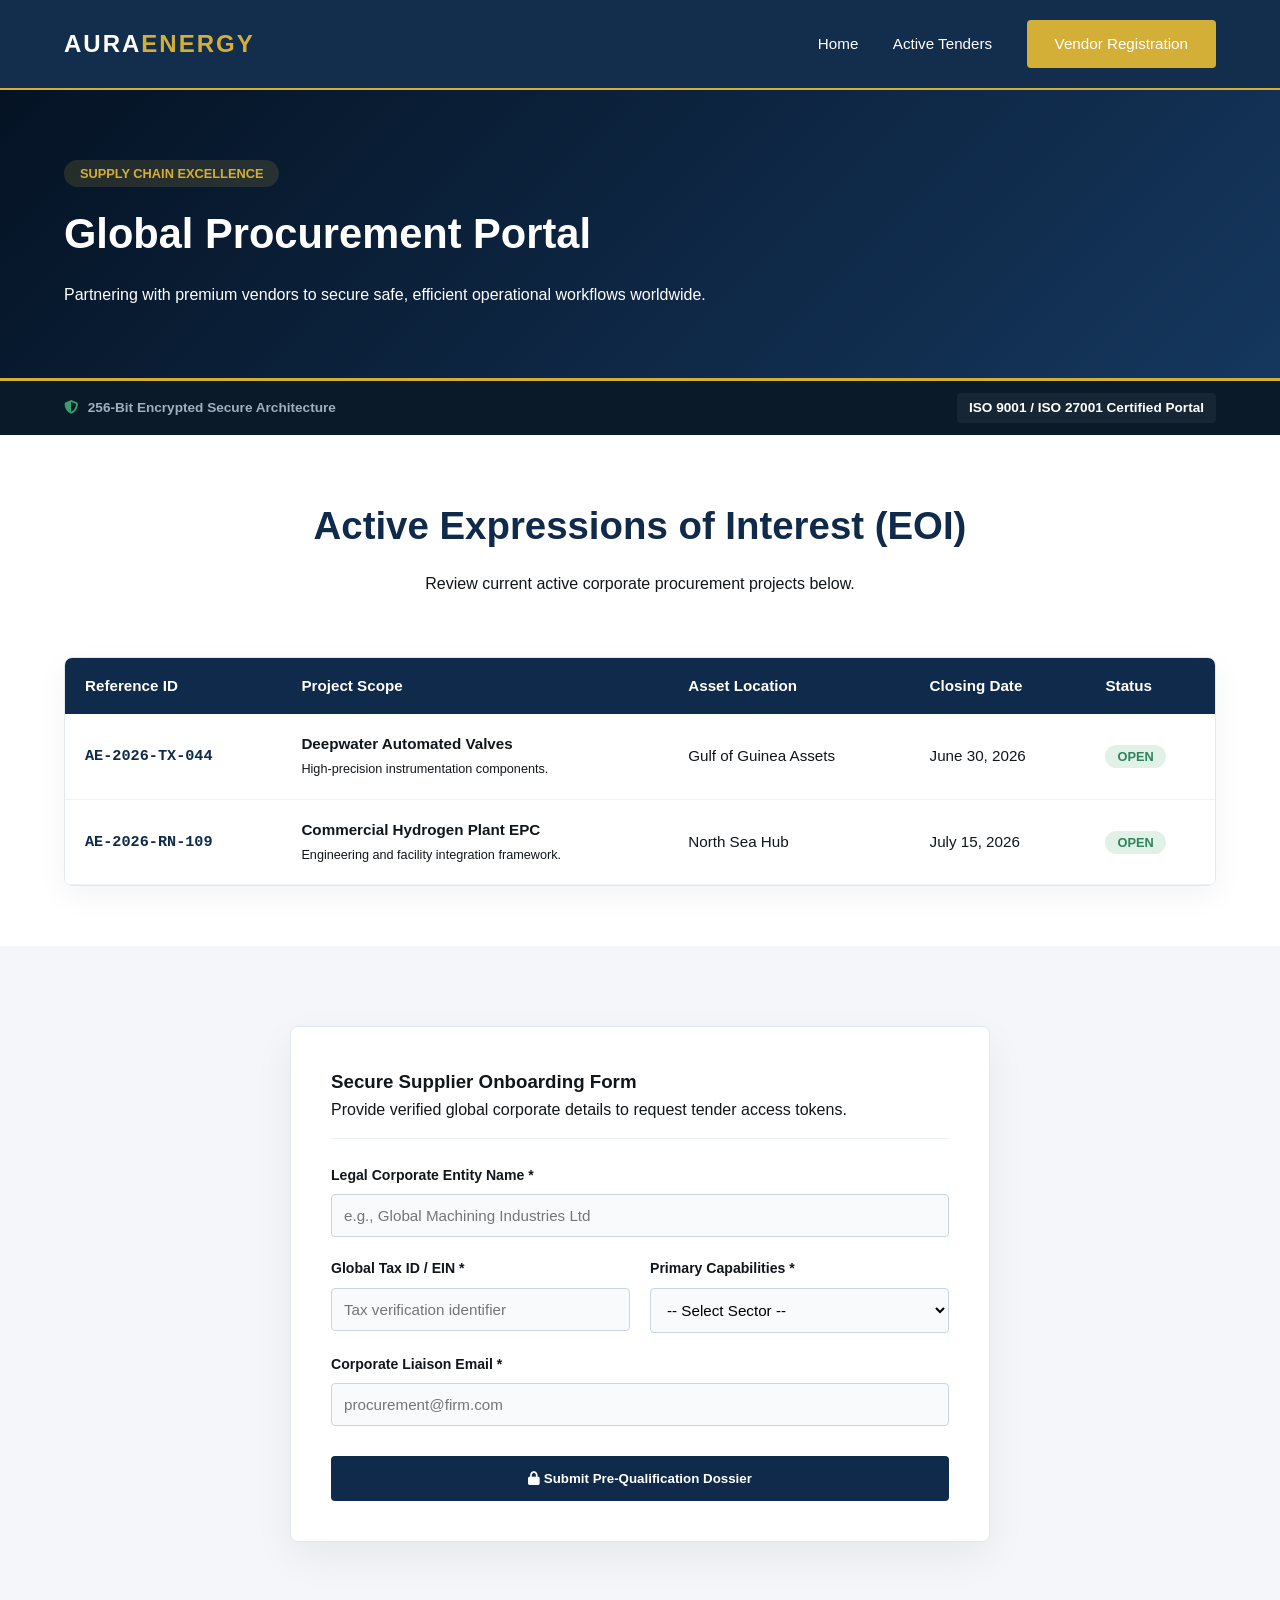
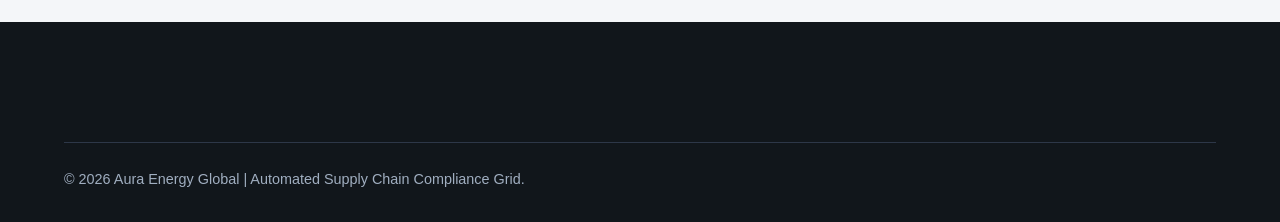
==== procurement.html @ b1a84048 "Add files via upload" ====
<!DOCTYPE html>
<html lang="en">
<head>
    <meta charset="UTF-8">
    <meta name="viewport" content="width=device-width, initial-scale=1.0">
    <title>Procurement & Supply Chain | Aura Energy</title>
    <link rel="stylesheet" href="styles.css">
    <link rel="stylesheet" href="https://cdnjs.cloudflare.com/ajax/libs/font-awesome/6.4.0/css/all.min.css">
</head>
<body>

    <!-- Main Navigation Bar -->
    <header class="main-header">
        <div class="container row">
            <div class="logo">
                <h2>AURA<span>ENERGY</span></h2>
            </div>
            <nav class="nav-menu">
                <a href="index.html">Home</a>
                <a href="#tenders">Active Tenders</a>
                <a href="#register" class="btn btn-primary">Vendor Registration</a>
            </nav>
        </div>
    </header>

    <!-- Sub-Hero Section -->
    <section class="portal-hero">
        <div class="container">
            <span class="badge">Supply Chain Excellence</span>
            <h1>Global Procurement Portal</h1>
            <p>Partnering with premium vendors to secure safe, efficient operational workflows worldwide.</p>
        </div>
    </section>

    <!-- Encrypted Security Status Banner -->
    <div class="security-banner">
        <div class="container row">
            <span class="secure-status"><i class="fa-solid fa-shield-halved"></i> 256-Bit Encrypted Secure Architecture</span>
            <span class="compliance-tags">ISO 9001 / ISO 27001 Certified Portal</span>
        </div>
    </div>

    <!-- Active Open Bids Table Section -->
    <section id="tenders" class="tenders-section">
        <div class="container">
            <div class="section-title">
                <h2>Active Expressions of Interest (EOI)</h2>
                <p>Review current active corporate procurement projects below.</p>
            </div>
            <div class="table-container">
                <table class="tender-table">
                    <thead>
                        <tr>
                            <th>Reference ID</th>
                            <th>Project Scope</th>
                            <th>Asset Location</th>
                            <th>Closing Date</th>
                            <th>Status</th>
                        </tr>
                    </thead>
                    <tbody>
                        <tr>
                            <td class="tender-ref">AE-2026-TX-044</td>
                            <td><strong>Deepwater Automated Valves</strong><br><small>High-precision instrumentation components.</small></td>
                            <td>Gulf of Guinea Assets</td>
                            <td>June 30, 2026</td>
                            <td><span class="status-pill open">Open</span></td>
                        </tr>
                        <tr>
                            <td class="tender-ref">AE-2026-RN-109</td>
                            <td><strong>Commercial Hydrogen Plant EPC</strong><br><small>Engineering and facility integration framework.</small></td>
                            <td>North Sea Hub</td>
                            <td>July 15, 2026</td>
                            <td><span class="status-pill open">Open</span></td>
                        </tr>
                    </tbody>
                </table>
            </div>
        </div>
    </section>

    <!-- Vendor Onboarding Form Layout -->
    <section id="register" class="registration-section">
        <div class="container">
            <div class="registration-form-box" style="max-width: 700px; margin: 0 auto;">
                <div class="form-header">
                    <h3>Secure Supplier Onboarding Form</h3>
                    <p>Provide verified global corporate details to request tender access tokens.</p>
                </div>
                <form class="secure-form">
                    <div class="form-row">
                        <div class="form-group">
                            <label>Legal Corporate Entity Name *</label>
                            <input type="text" placeholder="e.g., Global Machining Industries Ltd" required>
                        </div>
                    </div>
                    <div class="form-row split">
                        <div class="form-group">
                            <label>Global Tax ID / EIN *</label>
                            <input type="text" placeholder="Tax verification identifier" required>
                        </div>
                        <div class="form-group">
                            <label>Primary Capabilities *</label>
                            <select required>
                                <option value="">-- Select Sector --</option>
                                <option value="machinery">Upstream Engineering & Machinery</option>
                                <option value="logistics">Logistics & Pipeline Networks</option>
                                <option value="cleanenergy">Renewables & Hydrogen Tech</option>
                            </select>
                        </div>
                    </div>
                    <div class="form-row">
                        <div class="form-group">
                            <label>Corporate Liaison Email *</label>
                            <input type="email" placeholder="procurement@firm.com" required>
                        </div>
                    </div>
                    <button type="submit" class="btn btn-submit-secure"><i class="fa-solid fa-lock"></i> Submit Pre-Qualification Dossier</button>
                </form>
            </div>
        </div>
    </section>

    <footer>
        <div class="container row footer-bottom">
            <p>&copy; 2026 Aura Energy Global | Automated Supply Chain Compliance Grid.</p>
        </div>
    </footer>

</body>
</html>
---- styles.css ----
/* Premium Corporate Design System Engine */
:root {
    --primary: #0F2A4A;      /* Deep Blue - Projects corporate stability */
    --accent: #D4AF37;       /* Refined Gold - Shows high-end excellence */
    --accent-green: #1E6B43; /* Forest Green - For clean energy assets */
    --dark: #11161B;         /* Slate Black */
    --light: #F4F6F9;        /* Light Background Gray */
    --white: #FFFFFF;
    --text-muted: #7A8694;
    --font-stack: -apple-system, BlinkMacSystemFont, "Segoe UI", Roboto, sans-serif;
}

* { margin: 0; padding: 0; box-sizing: border-box; }
body { font-family: var(--font-stack); background: var(--white); color: var(--dark); line-height: 1.6; }
.container { width: 90%; max-width: 1200px; margin: 0 auto; }
.row { display: flex; justify-content: space-between; align-items: center; }
.grid { display: grid; gap: 30px; }
.grid-2 { grid-template-columns: repeat(auto-fit, minmax(450px, 1fr)); }
.grid-3 { grid-template-columns: repeat(auto-fit, minmax(300px, 1fr)); }
.grid-4 { grid-template-columns: repeat(auto-fit, minmax(220px, 1fr)); }

/* Navigation and Header UI */
.utility-bar { background-color: var(--dark); color: var(--text-muted); font-size: 0.85rem; padding: 8px 0; }
.utility-links a { color: var(--text-muted); text-decoration: none; margin-left: 20px; }
.utility-links a:hover { color: var(--accent); }
.main-header { background-color: rgba(15, 42, 74, 0.98); position: sticky; top: 0; z-index: 1000; padding: 20px 0; border-bottom: 2px solid var(--accent); }
.logo h2 { color: var(--white); letter-spacing: 2px; }
.logo h2 span { color: var(--accent); }
.nav-menu a { color: var(--white); text-decoration: none; margin-left: 30px; font-weight: 500; font-size: 0.95rem; }
.nav-menu a:hover { color: var(--accent); }

/* Buttons & Component Accents */
.btn { padding: 12px 28px; border-radius: 4px; text-decoration: none; font-weight: 600; display: inline-block; border: none; }
.btn-primary { background-color: var(--accent); color: var(--dark); }
.btn-secondary { border: 2px solid var(--white); color: var(--white); }
.badge { background-color: rgba(212, 175, 55, 0.15); color: var(--accent); padding: 6px 16px; border-radius: 50px; font-size: 0.8rem; font-weight: 700; text-transform: uppercase; }
.badge.green { background-color: rgba(30, 107, 67, 0.15); color: var(--accent-green); }

/* Section Layout Modules */
.hero { background: linear-gradient(135deg, #051324 0%, #0f2a4a 100%); padding: 140px 0; color: var(--white); }
.hero-content { max-width: 750px; }
.hero-content h1 { font-size: 3.2rem; margin: 20px 0; font-weight: 800; line-height: 1.2; }
.hero-content p { font-size: 1.15rem; color: #b0c4de; margin-bottom: 40px; }
.hero-buttons .btn { margin-right: 15px; }

/* ==========================================================================
   EXECUTIVE DASHBOARD STATISTICS GRID
   ========================================================================== */
.stats-section {
    background-color: #f8fafc;
    padding: 60px 0;
    border-top: 1px solid #e2e8f0;
    border-bottom: 1px solid #e2e8f0;
}
.stat-card {
    background: var(--white);
    padding: 35px 25px;
    border-radius: 8px;
    text-align: center;
    box-shadow: 0 10px 25px rgba(15, 42, 74, 0.05);
    border-top: 4px solid var(--accent);
    transition: transform 0.3s ease, box-shadow 0.3s ease;
}
.stat-card:hover {
    transform: translateY(-5px);
    box-shadow: 0 15px 35px rgba(15, 42, 74, 0.1);
}
.stat-icon { font-size: 1.8rem; color: var(--primary); margin-bottom: 15px; }
.stat-number { font-size: 2.4rem; font-weight: 800; color: var(--primary); line-height: 1.1; margin-bottom: 10px; letter-spacing: -0.5px; }
.stat-label { font-size: 0.88rem; color: var(--text-muted); font-weight: 600; text-transform: uppercase; letter-spacing: 0.5px; line-height: 1.4; }

/* Operations Framework Styling */
.operations-section { padding: 90px 0; }
.section-title { text-align: center; max-width: 700px; margin: 0 auto 60px; }
.section-title h2 { font-size: 2.4rem; color: var(--primary); margin-bottom: 15px; }
.op-card { background: var(--white); border-radius: 8px; overflow: hidden; box-shadow: 0 10px 30px rgba(0,0,0,0.04); border: 1px solid #eef2f6; transition: transform 0.3s ease; }
.op-card:hover { transform: translateY(-8px); }
.op-img-placeholder { height: 200px; display: flex; align-items: center; justify-content: center; font-weight: bold; color: white; }

.upstream { 
    background: linear-gradient(rgba(15, 42, 74, 0.45), rgba(15, 42, 74, 0.7)), 
    url('https://images.unsplash.com/photo-1544654803-b69140b285a1?q=80&w=1200&auto=format&fit=crop') center/cover; 
}
.midstream { 
    background: linear-gradient(rgba(15, 42, 74, 0.45), rgba(15, 42, 74, 0.7)), 
    url('https://images.unsplash.com/photo-1513828583835-c339738e6020?q=80&w=1200&auto=format&fit=crop') center/cover; 
}
.renewables { 
    background: linear-gradient(rgba(15, 42, 74, 0.45), rgba(15, 42, 74, 0.7)), 
    url('https://images.unsplash.com/photo-1509391366360-2e959784a276?q=80&w=1200&auto=format&fit=crop') center/cover; 
}
.op-info { padding: 30px; }
.op-info h3 { color: var(--primary); margin-bottom: 12px; }

/* ESG Framework Section */
.esg-section { background-color: var(--light); padding: 100px 0; }
.esg-text h2 { font-size: 2.5rem; color: var(--primary); margin: 15px 0 25px; }
.esg-list { list-style: none; margin-top: 30px; }
.esg-list li { font-weight: 600; margin-bottom: 18px; display: flex; align-items: center; }
.esg-list i { color: var(--accent-green); margin-right: 15px; font-size: 1.3rem; }
.esg-visual {
    background: linear-gradient(rgba(15,42,74,0.85), rgba(15,42,74,0.85)), url('https://images.unsplash.com/photo-1466611653911-95081537e5b7?q=80&w=1200&auto=format&fit=crop') center/cover;
    border-radius: 8px; display: flex; align-items: flex-end; padding: 40px; color: white;
}
.esg-graphic-box { background: rgba(255,255,255,0.1); backdrop-filter: blur(10px); padding: 25px; border-radius: 6px; border-left: 4px solid var(--accent-green); }

/* Procurement Layout Add-ons */
.portal-hero { background: linear-gradient(135deg, #051324 0%, #15375e 100%); padding: 70px 0; color: var(--white); border-bottom: 3px solid var(--accent); }
.portal-hero h1 { font-size: 2.6rem; margin: 15px 0; }
.security-banner { background-color: #0b1a29; color: #a0aec0; padding: 12px 0; font-size: 0.85rem; font-weight: 600; }
.secure-status i { color: #38a169; margin-right: 6px; }
.compliance-tags { background-color: rgba(255, 255, 255, 0.05); padding: 4px 12px; border-radius: 4px; color: var(--white); }
.tenders-section { padding: 60px 0; }
.table-container { width: 100%; overflow-x: auto; box-shadow: 0 10px 30px rgba(0,0,0,0.05); border-radius: 8px; border: 1px solid #e2e8f0; }
.tender-table { width: 100%; border-collapse: collapse; text-align: left; background: var(--white); font-size: 0.95rem; }
.tender-table th { background-color: var(--primary); color: var(--white); padding: 16px 20px; }
.tender-table td { padding: 18px 20px; border-bottom: 1px solid #edf2f7; }
.tender-ref { font-family: monospace; font-weight: 700; color: var(--primary); }
.status-pill { padding: 4px 12px; border-radius: 50px; font-size: 0.8rem; font-weight: 700; text-transform: uppercase; }
.status-pill.open { background-color: rgba(56, 161, 105, 0.15); color: #2f855a; }

.registration-section { background-color: var(--light); padding: 80px 0; }
.registration-form-box { background: var(--white); padding: 40px; border-radius: 8px; box-shadow: 0 15px 40px rgba(0,0,0,0.06); border: 1px solid #e2e8f0; }
.form-header { margin-bottom: 25px; border-bottom: 1px solid #edf2f7; padding-bottom: 15px; }
.form-row { margin-bottom: 20px; }
.form-row.split { display: flex; gap: 20px; }
.form-row.split .form-group { flex: 1; }
.form-group label { display: block; font-weight: 600; font-size: 0.88rem; margin-bottom: 8px; }
.form-group input, .form-group select { width: 100%; padding: 12px; border: 1px solid #cbd5e0; border-radius: 4px; background: #f8fafc; font-size: 0.95rem; }
.btn-submit-secure { width: 100%; background-color: var(--primary); color: var(--white); padding: 15px; cursor: pointer; margin-top: 10px; }

/* Footer Design modules */
footer { background-color: var(--dark); color: var(--white); padding: 70px 0 30px; }
footer h3 { color: var(--white); margin-bottom: 20px; }
footer h4 { color: var(--accent); margin-bottom: 20px; }
footer a { color: #a0aec0; text-decoration: none; display: block; margin-bottom: 12px; font-size: 0.95rem; }
footer a:hover { color: var(--white); }
.footer-bottom { border-top: 1px solid #2d3748; margin-top: 50px; padding-top: 25px; color: #a0aec0; font-size: 0.9rem; }
.socials a { font-size: 1.3rem; margin-left: 20px; color: var(--accent); }
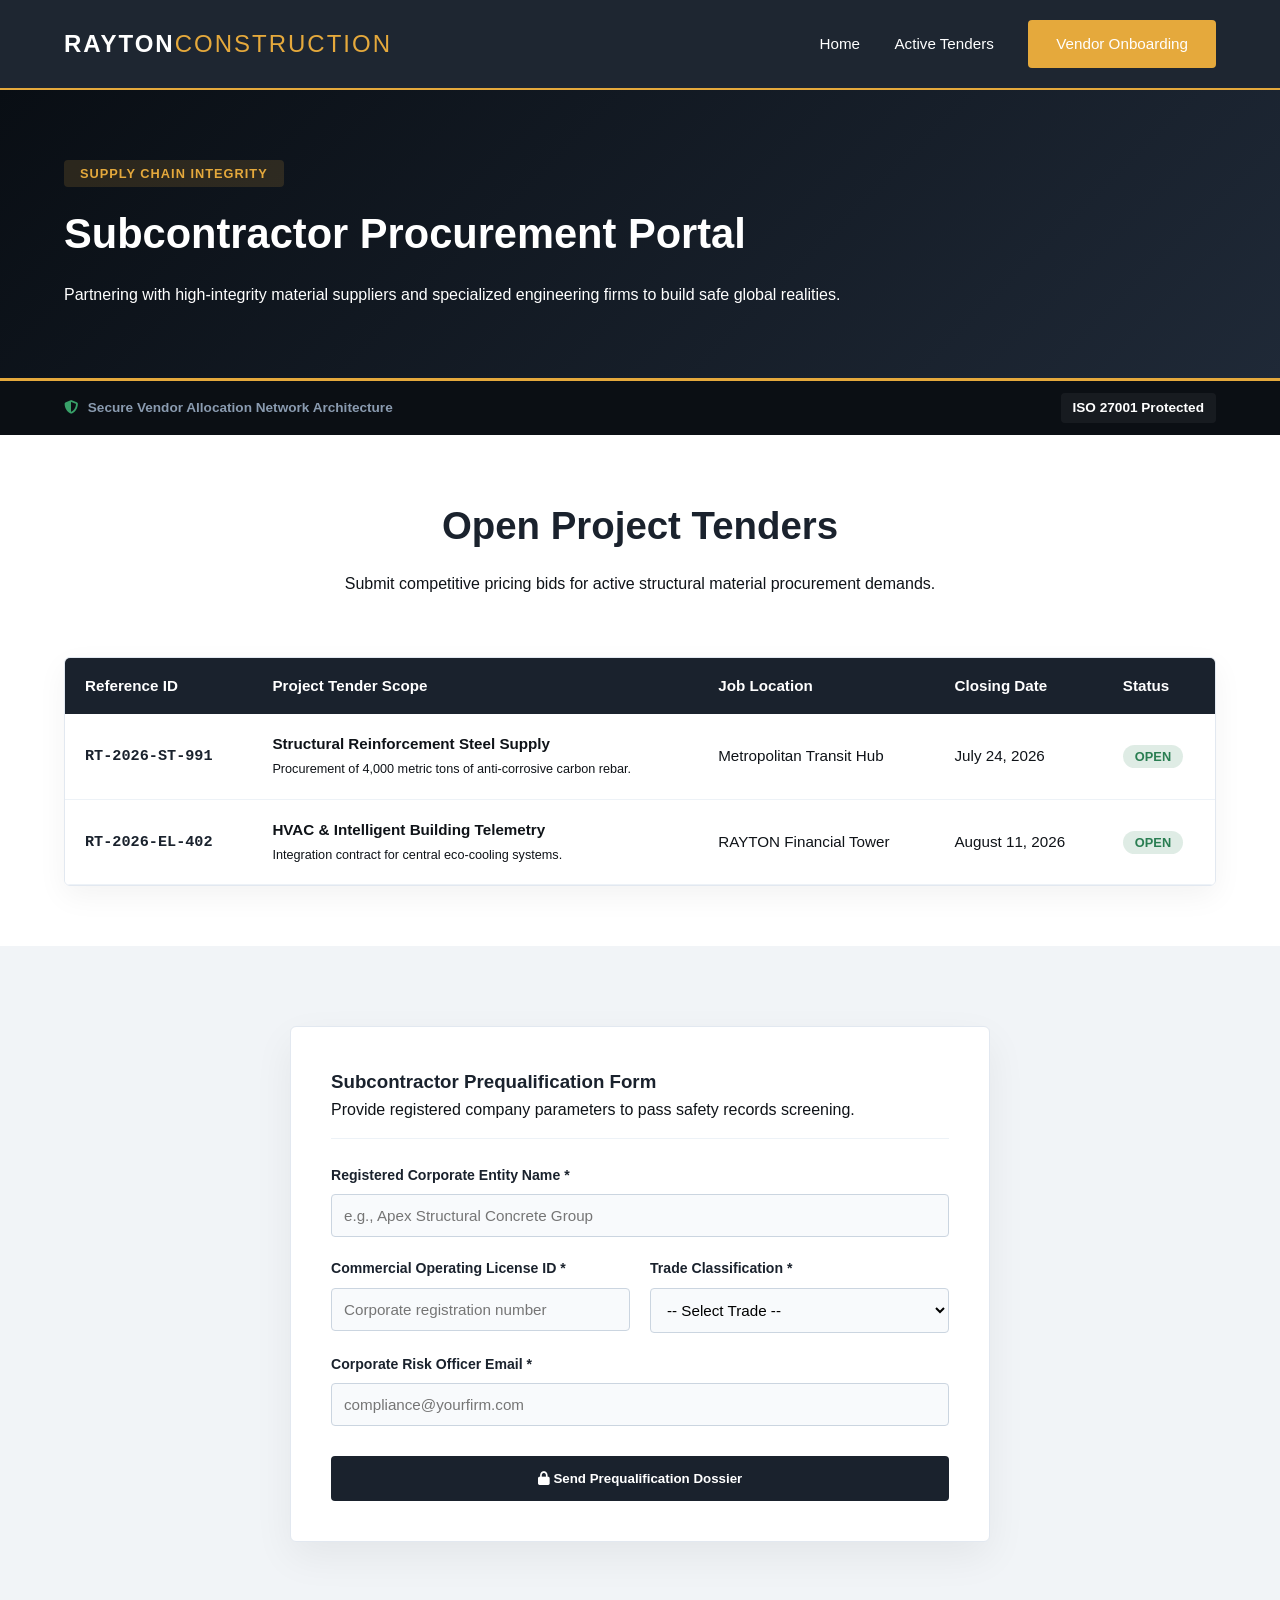
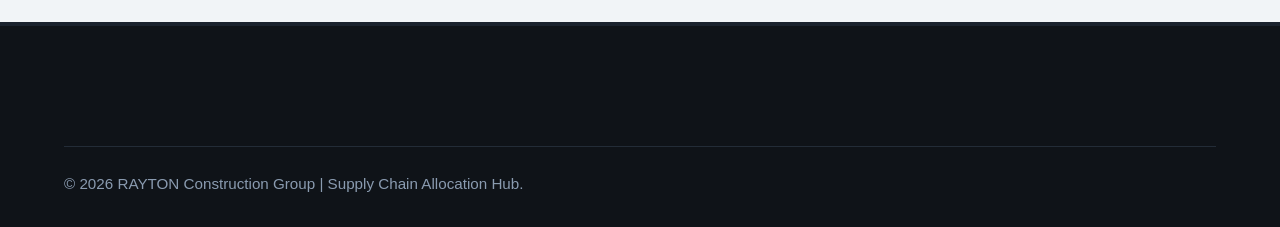
==== commit 6fa11c4c: "Add files via upload" ====
--- a/procurement.html
+++ b/procurement.html
@@ -3,74 +3,70 @@
 <head>
     <meta charset="UTF-8">
     <meta name="viewport" content="width=device-width, initial-scale=1.0">
-    <title>Procurement & Supply Chain | Aura Energy</title>
+    <title>Subcontractor Tenders & Procurement | RAYTON</title>
     <link rel="stylesheet" href="styles.css">
     <link rel="stylesheet" href="https://cdnjs.cloudflare.com/ajax/libs/font-awesome/6.4.0/css/all.min.css">
 </head>
 <body>
 
-    <!-- Main Navigation Bar -->
     <header class="main-header">
         <div class="container row">
             <div class="logo">
-                <h2>AURA<span>ENERGY</span></h2>
+                <h2>RAYTON<span>CONSTRUCTION</span></h2>
             </div>
             <nav class="nav-menu">
                 <a href="index.html">Home</a>
                 <a href="#tenders">Active Tenders</a>
-                <a href="#register" class="btn btn-primary">Vendor Registration</a>
+                <a href="#register" class="btn btn-primary">Vendor Onboarding</a>
             </nav>
         </div>
     </header>
 
-    <!-- Sub-Hero Section -->
     <section class="portal-hero">
         <div class="container">
-            <span class="badge">Supply Chain Excellence</span>
-            <h1>Global Procurement Portal</h1>
-            <p>Partnering with premium vendors to secure safe, efficient operational workflows worldwide.</p>
+            <span class="badge">Supply Chain Integrity</span>
+            <h1>Subcontractor Procurement Portal</h1>
+            <p>Partnering with high-integrity material suppliers and specialized engineering firms to build safe global realities.</p>
         </div>
     </section>
 
-    <!-- Encrypted Security Status Banner -->
     <div class="security-banner">
         <div class="container row">
-            <span class="secure-status"><i class="fa-solid fa-shield-halved"></i> 256-Bit Encrypted Secure Architecture</span>
-            <span class="compliance-tags">ISO 9001 / ISO 27001 Certified Portal</span>
+            <span class="secure-status"><i class="fa-solid fa-shield-halved"></i> Secure Vendor Allocation Network Architecture</span>
+            <span class="compliance-tags">ISO 27001 Protected</span>
         </div>
     </div>
 
-    <!-- Active Open Bids Table Section -->
     <section id="tenders" class="tenders-section">
         <div class="container">
             <div class="section-title">
-                <h2>Active Expressions of Interest (EOI)</h2>
-                <p>Review current active corporate procurement projects below.</p>
+                <h2>Open Project Tenders</h2>
+                <p>Submit competitive pricing bids for active structural material procurement demands.</p>
             </div>
             <div class="table-container">
                 <table class="tender-table">
                     <thead>
                         <tr>
                             <th>Reference ID</th>
-                            <th>Project Scope</th>
-                            <th>Asset Location</th>
+                            <th>Project Tender Scope</th>
+                            <th>Job Location</th>
                             <th>Closing Date</th>
                             <th>Status</th>
                         </tr>
                     </thead>
                     <tbody>
                         <tr>
-                            <td class="tender-ref">AE-2026-TX-044</td>
-                            <td><strong>Deepwater Automated Valves</strong><br><small>High-precision instrumentation components.</small></td>
-                            <td>Gulf of Guinea Assets</td>
-                            <td>June 30, 2026</td>
+                            <td class="tender-ref">RT-2026-ST-991</td>
+                            <td><strong>Structural Reinforcement Steel Supply</strong><br><small>Procurement of 4,000 metric tons of anti-corrosive carbon rebar.</small></td>
+                            <td>Metropolitan Transit Hub</td>
+                            <td>July 24, 2026</td>
                             <td><span class="status-pill open">Open</span></td>
                         </tr>
                         <tr>
-                            <td class="tender-ref">AE-2026-RN-109</td>
-                            <td><strong>Commercial Hydrogen Plant EPC</strong><br><small>Engineering and facility integration framework.</small></td>
-                            <td>North Sea Hub</td>
-                            <td>July 15, 2026</td>
+                            <td class="tender-ref">RT-2026-EL-402</td>
+                            <td><strong>HVAC & Intelligent Building Telemetry</strong><br><small>Integration contract for central eco-cooling systems.</small></td>
+                            <td>RAYTON Financial Tower</td>
+                            <td>August 11, 2026</td>
                             <td><span class="status-pill open">Open</span></td>
                         </tr>
                     </tbody>
@@ -79,43 +75,42 @@
         </div>
     </section>
 
-    <!-- Vendor Onboarding Form Layout -->
     <section id="register" class="registration-section">
         <div class="container">
             <div class="registration-form-box" style="max-width: 700px; margin: 0 auto;">
                 <div class="form-header">
-                    <h3>Secure Supplier Onboarding Form</h3>
-                    <p>Provide verified global corporate details to request tender access tokens.</p>
+                    <h3>Subcontractor Prequalification Form</h3>
+                    <p>Provide registered company parameters to pass safety records screening.</p>
                 </div>
                 <form class="secure-form">
                     <div class="form-row">
                         <div class="form-group">
-                            <label>Legal Corporate Entity Name *</label>
-                            <input type="text" placeholder="e.g., Global Machining Industries Ltd" required>
+                            <label>Registered Corporate Entity Name *</label>
+                            <input type="text" placeholder="e.g., Apex Structural Concrete Group" required>
                         </div>
                     </div>
                     <div class="form-row split">
                         <div class="form-group">
-                            <label>Global Tax ID / EIN *</label>
-                            <input type="text" placeholder="Tax verification identifier" required>
+                            <label>Commercial Operating License ID *</label>
+                            <input type="text" placeholder="Corporate registration number" required>
                         </div>
                         <div class="form-group">
-                            <label>Primary Capabilities *</label>
+                            <label>Trade Classification *</label>
                             <select required>
-                                <option value="">-- Select Sector --</option>
-                                <option value="machinery">Upstream Engineering & Machinery</option>
-                                <option value="logistics">Logistics & Pipeline Networks</option>
-                                <option value="cleanenergy">Renewables & Hydrogen Tech</option>
+                                <option value="">-- Select Trade --</option>
+                                <option value="materials">Raw Materials & Concrete</option>
+                                <option value="mep">MEP & Electrical Subcontracting</option>
+                                <option value="heavyops">Heavy Machinery & Crane Lease</option>
                             </select>
                         </div>
                     </div>
                     <div class="form-row">
                         <div class="form-group">
-                            <label>Corporate Liaison Email *</label>
-                            <input type="email" placeholder="procurement@firm.com" required>
+                            <label>Corporate Risk Officer Email *</label>
+                            <input type="email" placeholder="compliance@yourfirm.com" required>
                         </div>
                     </div>
-                    <button type="submit" class="btn btn-submit-secure"><i class="fa-solid fa-lock"></i> Submit Pre-Qualification Dossier</button>
+                    <button type="submit" class="btn btn-submit-secure"><i class="fa-solid fa-lock"></i> Send Prequalification Dossier</button>
                 </form>
             </div>
         </div>
@@ -123,7 +118,7 @@
 
     <footer>
         <div class="container row footer-bottom">
-            <p>&copy; 2026 Aura Energy Global | Automated Supply Chain Compliance Grid.</p>
+            <p>&copy; 2026 RAYTON Construction Group | Supply Chain Allocation Hub.</p>
         </div>
     </footer>
 
--- a/styles.css
+++ b/styles.css
@@ -1,12 +1,12 @@
-/* Premium Corporate Design System Engine */
+/* Premium Industrial Corporate Design System Engine */
 :root {
-    --primary: #0F2A4A;      /* Deep Blue - Projects corporate stability */
-    --accent: #D4AF37;       /* Refined Gold - Shows high-end excellence */
-    --accent-green: #1E6B43; /* Forest Green - For clean energy assets */
-    --dark: #11161B;         /* Slate Black */
-    --light: #F4F6F9;        /* Light Background Gray */
+    --primary: #1A222D;      /* Deep Slate Charcoal - Base for elite structural companies */
+    --accent: #E5A93C;       /* Construction Amber Gold - Highly visible executive tone */
+    --accent-green: #2A7E52; /* Emerald Safety Green - For ESG metrics */
+    --dark: #0F1318;         /* Jet Black Slate */
+    --light: #F1F4F7;        /* Architectural Light Gray */
     --white: #FFFFFF;
-    --text-muted: #7A8694;
+    --text-muted: #6B7A8D;
     --font-stack: -apple-system, BlinkMacSystemFont, "Segoe UI", Roboto, sans-serif;
 }
 
@@ -21,119 +21,111 @@
 
 /* Navigation and Header UI */
 .utility-bar { background-color: var(--dark); color: var(--text-muted); font-size: 0.85rem; padding: 8px 0; }
+.utility-bar span { margin-right: 20px; }
 .utility-links a { color: var(--text-muted); text-decoration: none; margin-left: 20px; }
 .utility-links a:hover { color: var(--accent); }
-.main-header { background-color: rgba(15, 42, 74, 0.98); position: sticky; top: 0; z-index: 1000; padding: 20px 0; border-bottom: 2px solid var(--accent); }
-.logo h2 { color: var(--white); letter-spacing: 2px; }
-.logo h2 span { color: var(--accent); }
+.main-header { background-color: rgba(26, 34, 45, 0.98); position: sticky; top: 0; z-index: 1000; padding: 20px 0; border-bottom: 2px solid var(--accent); }
+.logo h2 { color: var(--white); letter-spacing: 2px; font-weight: 800; }
+.logo h2 span { color: var(--accent); font-weight: 300; }
 .nav-menu a { color: var(--white); text-decoration: none; margin-left: 30px; font-weight: 500; font-size: 0.95rem; }
 .nav-menu a:hover { color: var(--accent); }
 
 /* Buttons & Component Accents */
-.btn { padding: 12px 28px; border-radius: 4px; text-decoration: none; font-weight: 600; display: inline-block; border: none; }
+.btn { padding: 12px 28px; border-radius: 4px; text-decoration: none; font-weight: 600; display: inline-block; border: none; transition: all 0.3s ease; }
 .btn-primary { background-color: var(--accent); color: var(--dark); }
+.btn-primary:hover { background-color: var(--white); color: var(--primary); }
 .btn-secondary { border: 2px solid var(--white); color: var(--white); }
-.badge { background-color: rgba(212, 175, 55, 0.15); color: var(--accent); padding: 6px 16px; border-radius: 50px; font-size: 0.8rem; font-weight: 700; text-transform: uppercase; }
-.badge.green { background-color: rgba(30, 107, 67, 0.15); color: var(--accent-green); }
+.btn-secondary:hover { background-color: var(--white); color: var(--dark); }
+.badge { background-color: rgba(229, 169, 60, 0.15); color: var(--accent); padding: 6px 16px; border-radius: 4px; font-size: 0.8rem; font-weight: 700; text-transform: uppercase; letter-spacing: 1px; }
+.badge.green { background-color: rgba(42, 126, 82, 0.15); color: var(--accent-green); }
 
 /* Section Layout Modules */
-.hero { background: linear-gradient(135deg, #051324 0%, #0f2a4a 100%); padding: 140px 0; color: var(--white); }
+.hero { background: linear-gradient(135deg, #090E14 0%, #1A222D 100%); padding: 140px 0; color: var(--white); }
 .hero-content { max-width: 750px; }
-.hero-content h1 { font-size: 3.2rem; margin: 20px 0; font-weight: 800; line-height: 1.2; }
-.hero-content p { font-size: 1.15rem; color: #b0c4de; margin-bottom: 40px; }
+.hero-content h1 { font-size: 3.2rem; margin: 20px 0; font-weight: 800; line-height: 1.2; letter-spacing: -0.5px; }
+.hero-content p { font-size: 1.15rem; color: #9BB0C7; margin-bottom: 40px; }
 .hero-buttons .btn { margin-right: 15px; }
 
 /* ==========================================================================
    EXECUTIVE DASHBOARD STATISTICS GRID
    ========================================================================== */
-.stats-section {
-    background-color: #f8fafc;
-    padding: 60px 0;
-    border-top: 1px solid #e2e8f0;
-    border-bottom: 1px solid #e2e8f0;
-}
-.stat-card {
-    background: var(--white);
-    padding: 35px 25px;
-    border-radius: 8px;
-    text-align: center;
-    box-shadow: 0 10px 25px rgba(15, 42, 74, 0.05);
-    border-top: 4px solid var(--accent);
-    transition: transform 0.3s ease, box-shadow 0.3s ease;
-}
-.stat-card:hover {
-    transform: translateY(-5px);
-    box-shadow: 0 15px 35px rgba(15, 42, 74, 0.1);
-}
+.stats-section { background-color: #f8fafc; padding: 60px 0; border-top: 1px solid #e2e8f0; border-bottom: 1px solid #e2e8f0; }
+.stat-card { background: var(--white); padding: 35px 25px; border-radius: 6px; text-align: center; box-shadow: 0 10px 25px rgba(26, 34, 45, 0.05); border-top: 4px solid var(--accent); transition: transform 0.3s ease, box-shadow 0.3s ease; }
+.stat-card:hover { transform: translateY(-5px); box-shadow: 0 15px 35px rgba(26, 34, 45, 0.1); }
 .stat-icon { font-size: 1.8rem; color: var(--primary); margin-bottom: 15px; }
 .stat-number { font-size: 2.4rem; font-weight: 800; color: var(--primary); line-height: 1.1; margin-bottom: 10px; letter-spacing: -0.5px; }
 .stat-label { font-size: 0.88rem; color: var(--text-muted); font-weight: 600; text-transform: uppercase; letter-spacing: 0.5px; line-height: 1.4; }
 
-/* Operations Framework Styling */
+/* Operations Framework Styling & Photography */
 .operations-section { padding: 90px 0; }
 .section-title { text-align: center; max-width: 700px; margin: 0 auto 60px; }
-.section-title h2 { font-size: 2.4rem; color: var(--primary); margin-bottom: 15px; }
-.op-card { background: var(--white); border-radius: 8px; overflow: hidden; box-shadow: 0 10px 30px rgba(0,0,0,0.04); border: 1px solid #eef2f6; transition: transform 0.3s ease; }
+.section-title h2 { font-size: 2.4rem; color: var(--primary); margin-bottom: 15px; font-weight: 800; }
+.op-card { background: var(--white); border-radius: 6px; overflow: hidden; box-shadow: 0 10px 30px rgba(0,0,0,0.04); border: 1px solid #eef2f6; transition: transform 0.3s ease; }
 .op-card:hover { transform: translateY(-8px); }
-.op-img-placeholder { height: 200px; display: flex; align-items: center; justify-content: center; font-weight: bold; color: white; }
+.op-img-placeholder { height: 220px; display: flex; align-items: center; justify-content: center; font-weight: bold; color: white; }
 
-.upstream { 
-    background: linear-gradient(rgba(15, 42, 74, 0.45), rgba(15, 42, 74, 0.7)), 
-    url('https://images.unsplash.com/photo-1544654803-b69140b285a1?q=80&w=1200&auto=format&fit=crop') center/cover; 
+/* Ultra High-Fidelity Construction Image Embeds */
+.civic { 
+    background: linear-gradient(rgba(26, 34, 45, 0.4), rgba(26, 34, 45, 0.75)), 
+    url('https://images.unsplash.com/photo-1541888946425-d81bb19240f5?q=80&w=1200&auto=format&fit=crop') center/cover; 
 }
-.midstream { 
-    background: linear-gradient(rgba(15, 42, 74, 0.45), rgba(15, 42, 74, 0.7)), 
-    url('https://images.unsplash.com/photo-1513828583835-c339738e6020?q=80&w=1200&auto=format&fit=crop') center/cover; 
+.commercial { 
+    background: linear-gradient(rgba(26, 34, 45, 0.4), rgba(26, 34, 45, 0.75)), 
+    url('https://images.unsplash.com/photo-1486406146926-c627a92ad1ab?q=80&w=1200&auto=format&fit=crop') center/cover; 
 }
-.renewables { 
-    background: linear-gradient(rgba(15, 42, 74, 0.45), rgba(15, 42, 74, 0.7)), 
-    url('https://images.unsplash.com/photo-1509391366360-2e959784a276?q=80&w=1200&auto=format&fit=crop') center/cover; 
+.industrial { 
+    background: linear-gradient(rgba(26, 34, 45, 0.4), rgba(26, 34, 45, 0.75)), 
+    url('https://images.unsplash.com/photo-1581094288338-2314dddb7ece?q=80&w=1200&auto=format&fit=crop') center/cover; 
 }
 .op-info { padding: 30px; }
-.op-info h3 { color: var(--primary); margin-bottom: 12px; }
+.op-info h3 { color: var(--primary); margin-bottom: 12px; font-weight: 700; }
 
 /* ESG Framework Section */
 .esg-section { background-color: var(--light); padding: 100px 0; }
-.esg-text h2 { font-size: 2.5rem; color: var(--primary); margin: 15px 0 25px; }
+.esg-text h2 { font-size: 2.5rem; color: var(--primary); margin: 15px 0 25px; font-weight: 800; }
 .esg-list { list-style: none; margin-top: 30px; }
-.esg-list li { font-weight: 600; margin-bottom: 18px; display: flex; align-items: center; }
+.esg-list li { font-weight: 600; margin-bottom: 18px; display: flex; align-items: center; color: #3A4B5F; }
 .esg-list i { color: var(--accent-green); margin-right: 15px; font-size: 1.3rem; }
 .esg-visual {
-    background: linear-gradient(rgba(15,42,74,0.85), rgba(15,42,74,0.85)), url('https://images.unsplash.com/photo-1466611653911-95081537e5b7?q=80&w=1200&auto=format&fit=crop') center/cover;
-    border-radius: 8px; display: flex; align-items: flex-end; padding: 40px; color: white;
+    background: linear-gradient(rgba(26, 34, 45, 0.8), rgba(26, 34, 45, 0.8)), url('https://images.unsplash.com/photo-1504307651254-35680f356dfd?q=80&w=1200&auto=format&fit=crop') center/cover;
+    border-radius: 6px; display: flex; align-items: flex-end; padding: 40px; color: white;
 }
-.esg-graphic-box { background: rgba(255,255,255,0.1); backdrop-filter: blur(10px); padding: 25px; border-radius: 6px; border-left: 4px solid var(--accent-green); }
+.esg-graphic-box { background: rgba(255,255,255,0.08); backdrop-filter: blur(10px); padding: 25px; border-radius: 6px; border-left: 4px solid var(--accent); }
 
-/* Procurement Layout Add-ons */
-.portal-hero { background: linear-gradient(135deg, #051324 0%, #15375e 100%); padding: 70px 0; color: var(--white); border-bottom: 3px solid var(--accent); }
-.portal-hero h1 { font-size: 2.6rem; margin: 15px 0; }
-.security-banner { background-color: #0b1a29; color: #a0aec0; padding: 12px 0; font-size: 0.85rem; font-weight: 600; }
+/* Procurement Portal Layout Setup */
+.portal-hero { background: linear-gradient(135deg, #090E14 0%, #1F2937 100%); padding: 70px 0; color: var(--white); border-bottom: 3px solid var(--accent); }
+.portal-hero h1 { font-size: 2.6rem; margin: 15px 0; font-weight: 800; }
+.security-banner { background-color: #0B0F14; color: #8A9BB0; padding: 12px 0; font-size: 0.85rem; font-weight: 600; }
 .secure-status i { color: #38a169; margin-right: 6px; }
 .compliance-tags { background-color: rgba(255, 255, 255, 0.05); padding: 4px 12px; border-radius: 4px; color: var(--white); }
 .tenders-section { padding: 60px 0; }
-.table-container { width: 100%; overflow-x: auto; box-shadow: 0 10px 30px rgba(0,0,0,0.05); border-radius: 8px; border: 1px solid #e2e8f0; }
+.table-container { width: 100%; overflow-x: auto; box-shadow: 0 10px 30px rgba(0,0,0,0.05); border-radius: 6px; border: 1px solid #e2e8f0; }
 .tender-table { width: 100%; border-collapse: collapse; text-align: left; background: var(--white); font-size: 0.95rem; }
-.tender-table th { background-color: var(--primary); color: var(--white); padding: 16px 20px; }
+.tender-table th { background-color: var(--primary); color: var(--white); padding: 16px 20px; font-weight: 600; }
 .tender-table td { padding: 18px 20px; border-bottom: 1px solid #edf2f7; }
 .tender-ref { font-family: monospace; font-weight: 700; color: var(--primary); }
 .status-pill { padding: 4px 12px; border-radius: 50px; font-size: 0.8rem; font-weight: 700; text-transform: uppercase; }
-.status-pill.open { background-color: rgba(56, 161, 105, 0.15); color: #2f855a; }
+.status-pill.open { background-color: rgba(42, 126, 82, 0.15); color: #2A7E52; }
 
 .registration-section { background-color: var(--light); padding: 80px 0; }
-.registration-form-box { background: var(--white); padding: 40px; border-radius: 8px; box-shadow: 0 15px 40px rgba(0,0,0,0.06); border: 1px solid #e2e8f0; }
+.registration-form-box { background: var(--white); padding: 40px; border-radius: 6px; box-shadow: 0 15px 40px rgba(0,0,0,0.06); border: 1px solid #e2e8f0; }
 .form-header { margin-bottom: 25px; border-bottom: 1px solid #edf2f7; padding-bottom: 15px; }
+.form-header h3 { color: var(--primary); font-weight: 800; }
 .form-row { margin-bottom: 20px; }
 .form-row.split { display: flex; gap: 20px; }
 .form-row.split .form-group { flex: 1; }
-.form-group label { display: block; font-weight: 600; font-size: 0.88rem; margin-bottom: 8px; }
-.form-group input, .form-group select { width: 100%; padding: 12px; border: 1px solid #cbd5e0; border-radius: 4px; background: #f8fafc; font-size: 0.95rem; }
-.btn-submit-secure { width: 100%; background-color: var(--primary); color: var(--white); padding: 15px; cursor: pointer; margin-top: 10px; }
+.form-group label { display: block; font-weight: 600; font-size: 0.88rem; margin-bottom: 8px; color: var(--primary); }
+.form-group input, .form-group select { width: 100%; padding: 12px; border: 1px solid #cbd5e0; border-radius: 4px; background: #f8fafc; font-size: 0.95rem; outline: none; }
+.form-group input:focus, .form-group select:focus { border-color: var(--accent); background: var(--white); }
+.btn-submit-secure { width: 100%; background-color: var(--primary); color: var(--white); padding: 15px; cursor: pointer; margin-top: 10px; font-weight: 700; }
+.btn-submit-secure:hover { background-color: var(--accent); color: var(--dark); }
 
 /* Footer Design modules */
-footer { background-color: var(--dark); color: var(--white); padding: 70px 0 30px; }
-footer h3 { color: var(--white); margin-bottom: 20px; }
-footer h4 { color: var(--accent); margin-bottom: 20px; }
-footer a { color: #a0aec0; text-decoration: none; display: block; margin-bottom: 12px; font-size: 0.95rem; }
+footer { background-color: var(--dark); color: var(--white); padding: 70px 0 30px; border-top: 4px solid var(--primary); }
+footer h3 { color: var(--white); margin-bottom: 20px; font-weight: 800; letter-spacing: 1px; }
+footer h4 { color: var(--accent); margin-bottom: 20px; font-weight: 700; }
+footer a { color: #8A9BB0; text-decoration: none; display: block; margin-bottom: 12px; font-size: 0.95rem; }
 footer a:hover { color: var(--white); }
-.footer-bottom { border-top: 1px solid #2d3748; margin-top: 50px; padding-top: 25px; color: #a0aec0; font-size: 0.9rem; }
+footer p { color: #8A9BB0; font-size: 0.95rem; }
+.footer-bottom { border-top: 1px solid #232C37; margin-top: 50px; padding-top: 25px; color: #8A9BB0; font-size: 0.9rem; }
 .socials a { font-size: 1.3rem; margin-left: 20px; color: var(--accent); }
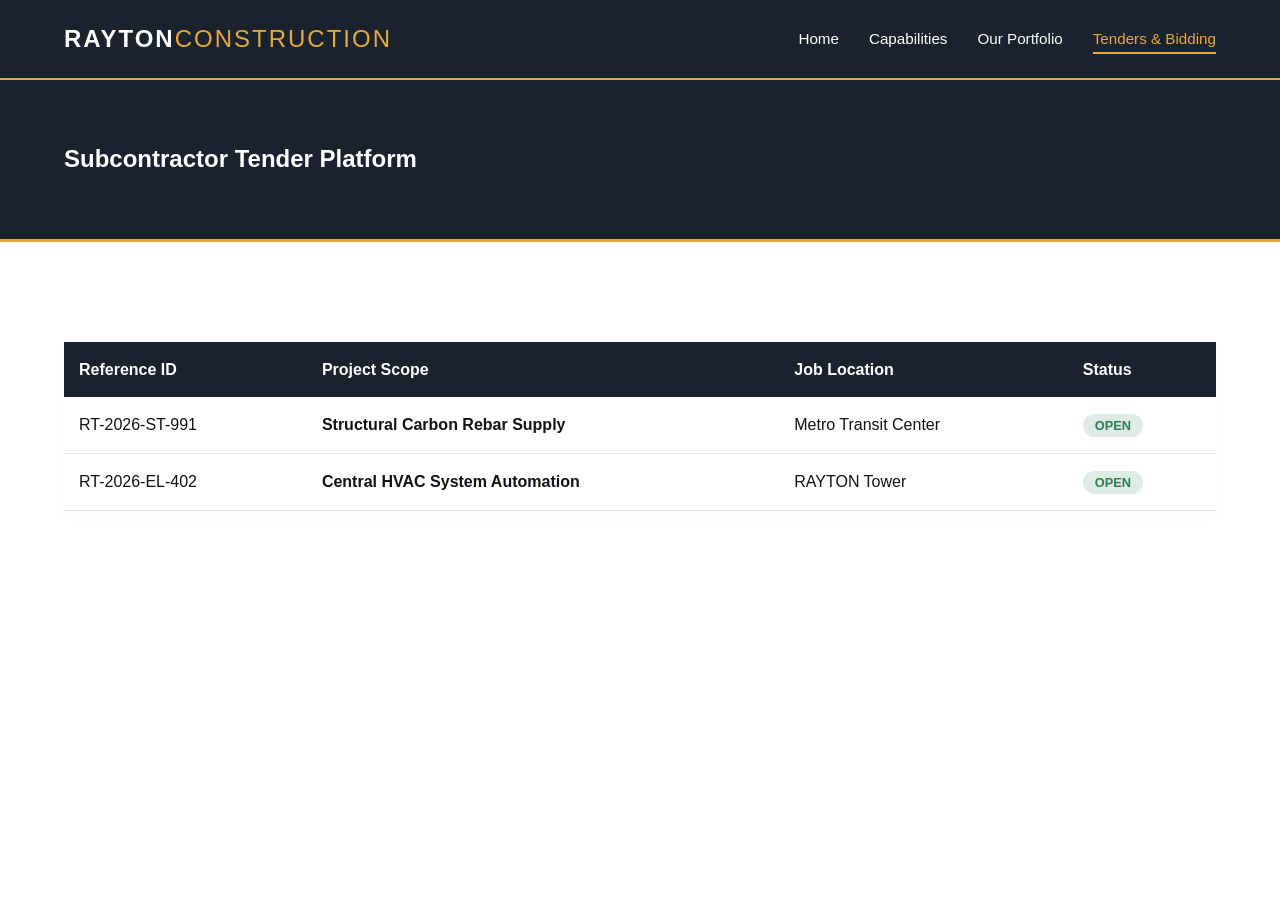
==== commit 13e632f0: "Add files via upload" ====
--- a/procurement.html
+++ b/procurement.html
@@ -2,125 +2,22 @@
 <html lang="en">
 <head>
     <meta charset="UTF-8">
-    <meta name="viewport" content="width=device-width, initial-scale=1.0">
-    <title>Subcontractor Tenders & Procurement | RAYTON</title>
+    <title>Subcontractor Tenders | RAYTON</title>
     <link rel="stylesheet" href="styles.css">
-    <link rel="stylesheet" href="https://cdnjs.cloudflare.com/ajax/libs/font-awesome/6.4.0/css/all.min.css">
 </head>
 <body>
+    <header class="main-header"><div class="container row"><div class="logo"><h2>RAYTON<span>CONSTRUCTION</span></h2></div><nav class="nav-menu"><a href="index.html">Home</a><a href="capabilities.html">Capabilities</a><a href="portfolio.html">Our Portfolio</a><a href="procurement.html" class="active">Tenders & Bidding</a></nav></div></header>
+    
+    <section class="subpage-header"><div class="container"><h1>Subcontractor Tender Platform</h1></div></section>
 
-    <header class="main-header">
-        <div class="container row">
-            <div class="logo">
-                <h2>RAYTON<span>CONSTRUCTION</span></h2>
-            </div>
-            <nav class="nav-menu">
-                <a href="index.html">Home</a>
-                <a href="#tenders">Active Tenders</a>
-                <a href="#register" class="btn btn-primary">Vendor Onboarding</a>
-            </nav>
-        </div>
-    </header>
-
-    <section class="portal-hero">
-        <div class="container">
-            <span class="badge">Supply Chain Integrity</span>
-            <h1>Subcontractor Procurement Portal</h1>
-            <p>Partnering with high-integrity material suppliers and specialized engineering firms to build safe global realities.</p>
-        </div>
-    </section>
-
-    <div class="security-banner">
-        <div class="container row">
-            <span class="secure-status"><i class="fa-solid fa-shield-halved"></i> Secure Vendor Allocation Network Architecture</span>
-            <span class="compliance-tags">ISO 27001 Protected</span>
-        </div>
-    </div>
-
-    <section id="tenders" class="tenders-section">
-        <div class="container">
-            <div class="section-title">
-                <h2>Open Project Tenders</h2>
-                <p>Submit competitive pricing bids for active structural material procurement demands.</p>
-            </div>
-            <div class="table-container">
-                <table class="tender-table">
-                    <thead>
-                        <tr>
-                            <th>Reference ID</th>
-                            <th>Project Tender Scope</th>
-                            <th>Job Location</th>
-                            <th>Closing Date</th>
-                            <th>Status</th>
-                        </tr>
-                    </thead>
-                    <tbody>
-                        <tr>
-                            <td class="tender-ref">RT-2026-ST-991</td>
-                            <td><strong>Structural Reinforcement Steel Supply</strong><br><small>Procurement of 4,000 metric tons of anti-corrosive carbon rebar.</small></td>
-                            <td>Metropolitan Transit Hub</td>
-                            <td>July 24, 2026</td>
-                            <td><span class="status-pill open">Open</span></td>
-                        </tr>
-                        <tr>
-                            <td class="tender-ref">RT-2026-EL-402</td>
-                            <td><strong>HVAC & Intelligent Building Telemetry</strong><br><small>Integration contract for central eco-cooling systems.</small></td>
-                            <td>RAYTON Financial Tower</td>
-                            <td>August 11, 2026</td>
-                            <td><span class="status-pill open">Open</span></td>
-                        </tr>
-                    </tbody>
-                </table>
-            </div>
-        </div>
-    </section>
-
-    <section id="register" class="registration-section">
-        <div class="container">
-            <div class="registration-form-box" style="max-width: 700px; margin: 0 auto;">
-                <div class="form-header">
-                    <h3>Subcontractor Prequalification Form</h3>
-                    <p>Provide registered company parameters to pass safety records screening.</p>
-                </div>
-                <form class="secure-form">
-                    <div class="form-row">
-                        <div class="form-group">
-                            <label>Registered Corporate Entity Name *</label>
-                            <input type="text" placeholder="e.g., Apex Structural Concrete Group" required>
-                        </div>
-                    </div>
-                    <div class="form-row split">
-                        <div class="form-group">
-                            <label>Commercial Operating License ID *</label>
-                            <input type="text" placeholder="Corporate registration number" required>
-                        </div>
-                        <div class="form-group">
-                            <label>Trade Classification *</label>
-                            <select required>
-                                <option value="">-- Select Trade --</option>
-                                <option value="materials">Raw Materials & Concrete</option>
-                                <option value="mep">MEP & Electrical Subcontracting</option>
-                                <option value="heavyops">Heavy Machinery & Crane Lease</option>
-                            </select>
-                        </div>
-                    </div>
-                    <div class="form-row">
-                        <div class="form-group">
-                            <label>Corporate Risk Officer Email *</label>
-                            <input type="email" placeholder="compliance@yourfirm.com" required>
-                        </div>
-                    </div>
-                    <button type="submit" class="btn btn-submit-secure"><i class="fa-solid fa-lock"></i> Send Prequalification Dossier</button>
-                </form>
-            </div>
-        </div>
-    </section>
-
-    <footer>
-        <div class="container row footer-bottom">
-            <p>&copy; 2026 RAYTON Construction Group | Supply Chain Allocation Hub.</p>
-        </div>
-    </footer>
-
+    <section class="spec-container"><div class="container">
+        <table class="tender-table">
+            <thead><tr><th>Reference ID</th><th>Project Scope</th><th>Job Location</th><th>Status</th></tr></thead>
+            <tbody>
+                <tr><td>RT-2026-ST-991</td><td><strong>Structural Carbon Rebar Supply</strong></td><td>Metro Transit Center</td><td><span class="status-pill">Open</span></td></tr>
+                <tr><td>RT-2026-EL-402</td><td><strong>Central HVAC System Automation</strong></td><td>RAYTON Tower</td><td><span class="status-pill">Open</span></td></tr>
+            </tbody>
+        </table>
+    </div></section>
 </body>
 </html>
--- a/styles.css
+++ b/styles.css
@@ -1,10 +1,9 @@
-/* Premium Industrial Corporate Design System Engine */
 :root {
-    --primary: #1A222D;      /* Deep Slate Charcoal - Base for elite structural companies */
-    --accent: #E5A93C;       /* Construction Amber Gold - Highly visible executive tone */
-    --accent-green: #2A7E52; /* Emerald Safety Green - For ESG metrics */
-    --dark: #0F1318;         /* Jet Black Slate */
-    --light: #F1F4F7;        /* Architectural Light Gray */
+    --primary: #1A222D;      
+    --accent: #E5A93C;       
+    --accent-green: #2A7E52; 
+    --dark: #0F1318;         
+    --light: #F1F4F7;        
     --white: #FFFFFF;
     --text-muted: #6B7A8D;
     --font-stack: -apple-system, BlinkMacSystemFont, "Segoe UI", Roboto, sans-serif;
@@ -19,113 +18,64 @@
 .grid-3 { grid-template-columns: repeat(auto-fit, minmax(300px, 1fr)); }
 .grid-4 { grid-template-columns: repeat(auto-fit, minmax(220px, 1fr)); }
 
-/* Navigation and Header UI */
 .utility-bar { background-color: var(--dark); color: var(--text-muted); font-size: 0.85rem; padding: 8px 0; }
 .utility-bar span { margin-right: 20px; }
 .utility-links a { color: var(--text-muted); text-decoration: none; margin-left: 20px; }
 .utility-links a:hover { color: var(--accent); }
-.main-header { background-color: rgba(26, 34, 45, 0.98); position: sticky; top: 0; z-index: 1000; padding: 20px 0; border-bottom: 2px solid var(--accent); }
+
+.main-header { background-color: var(--primary); position: sticky; top: 0; z-index: 1000; padding: 20px 0; border-bottom: 2px solid var(--accent); }
 .logo h2 { color: var(--white); letter-spacing: 2px; font-weight: 800; }
 .logo h2 span { color: var(--accent); font-weight: 300; }
-.nav-menu a { color: var(--white); text-decoration: none; margin-left: 30px; font-weight: 500; font-size: 0.95rem; }
-.nav-menu a:hover { color: var(--accent); }
+.nav-menu a { color: var(--white); text-decoration: none; margin-left: 30px; font-weight: 500; font-size: 0.95rem; padding-bottom: 5px; }
+.nav-menu a:hover, .nav-menu a.active { color: var(--accent); border-bottom: 2px solid var(--accent); }
 
-/* Buttons & Component Accents */
-.btn { padding: 12px 28px; border-radius: 4px; text-decoration: none; font-weight: 600; display: inline-block; border: none; transition: all 0.3s ease; }
+.btn { padding: 12px 28px; border-radius: 4px; text-decoration: none; font-weight: 600; display: inline-block; border: none; cursor: pointer; }
 .btn-primary { background-color: var(--accent); color: var(--dark); }
-.btn-primary:hover { background-color: var(--white); color: var(--primary); }
 .btn-secondary { border: 2px solid var(--white); color: var(--white); }
-.btn-secondary:hover { background-color: var(--white); color: var(--dark); }
-.badge { background-color: rgba(229, 169, 60, 0.15); color: var(--accent); padding: 6px 16px; border-radius: 4px; font-size: 0.8rem; font-weight: 700; text-transform: uppercase; letter-spacing: 1px; }
-.badge.green { background-color: rgba(42, 126, 82, 0.15); color: var(--accent-green); }
+.badge { background-color: rgba(229, 169, 60, 0.15); color: var(--accent); padding: 6px 16px; border-radius: 4px; font-size: 0.8rem; font-weight: 700; text-transform: uppercase; }
 
-/* Section Layout Modules */
-.hero { background: linear-gradient(135deg, #090E14 0%, #1A222D 100%); padding: 140px 0; color: var(--white); }
+.hero { background: linear-gradient(135deg, #090E14 0%, #1A222D 100%); padding: 120px 0; color: var(--white); }
 .hero-content { max-width: 750px; }
-.hero-content h1 { font-size: 3.2rem; margin: 20px 0; font-weight: 800; line-height: 1.2; letter-spacing: -0.5px; }
+.hero-content h1 { font-size: 3.2rem; margin: 20px 0; font-weight: 800; }
 .hero-content p { font-size: 1.15rem; color: #9BB0C7; margin-bottom: 40px; }
 .hero-buttons .btn { margin-right: 15px; }
 
-/* ==========================================================================
-   EXECUTIVE DASHBOARD STATISTICS GRID
-   ========================================================================== */
-.stats-section { background-color: #f8fafc; padding: 60px 0; border-top: 1px solid #e2e8f0; border-bottom: 1px solid #e2e8f0; }
-.stat-card { background: var(--white); padding: 35px 25px; border-radius: 6px; text-align: center; box-shadow: 0 10px 25px rgba(26, 34, 45, 0.05); border-top: 4px solid var(--accent); transition: transform 0.3s ease, box-shadow 0.3s ease; }
-.stat-card:hover { transform: translateY(-5px); box-shadow: 0 15px 35px rgba(26, 34, 45, 0.1); }
-.stat-icon { font-size: 1.8rem; color: var(--primary); margin-bottom: 15px; }
-.stat-number { font-size: 2.4rem; font-weight: 800; color: var(--primary); line-height: 1.1; margin-bottom: 10px; letter-spacing: -0.5px; }
-.stat-label { font-size: 0.88rem; color: var(--text-muted); font-weight: 600; text-transform: uppercase; letter-spacing: 0.5px; line-height: 1.4; }
+.subpage-header { background: #1A222D; padding: 60px 0; color: var(--white); border-bottom: 3px solid var(--accent); }
 
-/* Operations Framework Styling & Photography */
-.operations-section { padding: 90px 0; }
-.section-title { text-align: center; max-width: 700px; margin: 0 auto 60px; }
-.section-title h2 { font-size: 2.4rem; color: var(--primary); margin-bottom: 15px; font-weight: 800; }
-.op-card { background: var(--white); border-radius: 6px; overflow: hidden; box-shadow: 0 10px 30px rgba(0,0,0,0.04); border: 1px solid #eef2f6; transition: transform 0.3s ease; }
-.op-card:hover { transform: translateY(-8px); }
-.op-img-placeholder { height: 220px; display: flex; align-items: center; justify-content: center; font-weight: bold; color: white; }
+.stats-section { background-color: #f8fafc; padding: 50px 0; border-bottom: 1px solid #e2e8f0; }
+.click-tip { font-size: 0.85rem; font-weight: 700; text-transform: uppercase; color: var(--accent); text-align: center; margin-bottom: 20px; }
+.stat-card { background: var(--white); padding: 30px; border-radius: 6px; text-align: center; box-shadow: 0 10px 25px rgba(26, 34, 45, 0.05); border-top: 4px solid var(--accent); text-decoration: none; display: block; transition: transform 0.3s ease; }
+.stat-card:hover { transform: translateY(-5px); }
+.stat-icon { font-size: 1.8rem; color: var(--primary); margin-bottom: 10px; }
+.stat-number { font-size: 2.4rem; font-weight: 800; color: var(--primary); }
+.stat-label { font-size: 0.85rem; color: var(--text-muted); font-weight: 600; text-transform: uppercase; }
 
-/* Ultra High-Fidelity Construction Image Embeds */
-.civic { 
-    background: linear-gradient(rgba(26, 34, 45, 0.4), rgba(26, 34, 45, 0.75)), 
-    url('https://images.unsplash.com/photo-1541888946425-d81bb19240f5?q=80&w=1200&auto=format&fit=crop') center/cover; 
-}
-.commercial { 
-    background: linear-gradient(rgba(26, 34, 45, 0.4), rgba(26, 34, 45, 0.75)), 
-    url('https://images.unsplash.com/photo-1486406146926-c627a92ad1ab?q=80&w=1200&auto=format&fit=crop') center/cover; 
-}
-.industrial { 
-    background: linear-gradient(rgba(26, 34, 45, 0.4), rgba(26, 34, 45, 0.75)), 
-    url('https://images.unsplash.com/photo-1581094288338-2314dddb7ece?q=80&w=1200&auto=format&fit=crop') center/cover; 
-}
-.op-info { padding: 30px; }
-.op-info h3 { color: var(--primary); margin-bottom: 12px; font-weight: 700; }
+.operations-section { padding: 80px 0; }
+.section-title { text-align: center; max-width: 700px; margin: 0 auto 50px; }
+.section-title h2 { font-size: 2.4rem; color: var(--primary); font-weight: 800; }
+.op-card { background: var(--white); border-radius: 6px; overflow: hidden; border: 1px solid #eef2f6; box-shadow: 0 10px 30px rgba(0,0,0,0.02); }
+.op-img-placeholder { height: 200px; }
+.civic { background: url('https://images.unsplash.com/photo-1541888946425-d81bb19240f5?q=80&w=600') center/cover; }
+.commercial { background: url('https://images.unsplash.com/photo-1486406146926-c627a92ad1ab?q=80&w=600') center/cover; }
+.industrial { background: url('https://images.unsplash.com/photo-1581094288338-2314dddb7ece?q=80&w=600') center/cover; }
+.op-info { padding: 25px; }
+.read-more { font-size: 0.85rem; font-weight: 700; color: var(--accent); text-decoration: none; text-transform: uppercase; display: inline-block; margin-top: 15px; }
 
-/* ESG Framework Section */
-.esg-section { background-color: var(--light); padding: 100px 0; }
-.esg-text h2 { font-size: 2.5rem; color: var(--primary); margin: 15px 0 25px; font-weight: 800; }
-.esg-list { list-style: none; margin-top: 30px; }
-.esg-list li { font-weight: 600; margin-bottom: 18px; display: flex; align-items: center; color: #3A4B5F; }
-.esg-list i { color: var(--accent-green); margin-right: 15px; font-size: 1.3rem; }
-.esg-visual {
-    background: linear-gradient(rgba(26, 34, 45, 0.8), rgba(26, 34, 45, 0.8)), url('https://images.unsplash.com/photo-1504307651254-35680f356dfd?q=80&w=1200&auto=format&fit=crop') center/cover;
-    border-radius: 6px; display: flex; align-items: flex-end; padding: 40px; color: white;
-}
-.esg-graphic-box { background: rgba(255,255,255,0.08); backdrop-filter: blur(10px); padding: 25px; border-radius: 6px; border-left: 4px solid var(--accent); }
+.spec-container { padding: 80px 0; }
+.spec-box { background: #ffffff; padding: 40px; border-radius: 8px; box-shadow: 0 10px 40px rgba(0,0,0,0.05); border-left: 5px solid var(--accent); }
+.spec-box h2 { color: var(--primary); font-weight: 800; margin-bottom: 20px; }
+.spec-grid { display: grid; grid-template-columns: repeat(auto-fit, minmax(250px, 1fr)); gap: 20px; margin-top: 30px; }
+.spec-item { background: var(--light); padding: 20px; border-radius: 4px; }
+.spec-item h4 { color: var(--primary); margin-bottom: 5px; }
 
-/* Procurement Portal Layout Setup */
-.portal-hero { background: linear-gradient(135deg, #090E14 0%, #1F2937 100%); padding: 70px 0; color: var(--white); border-bottom: 3px solid var(--accent); }
-.portal-hero h1 { font-size: 2.6rem; margin: 15px 0; font-weight: 800; }
-.security-banner { background-color: #0B0F14; color: #8A9BB0; padding: 12px 0; font-size: 0.85rem; font-weight: 600; }
-.secure-status i { color: #38a169; margin-right: 6px; }
-.compliance-tags { background-color: rgba(255, 255, 255, 0.05); padding: 4px 12px; border-radius: 4px; color: var(--white); }
-.tenders-section { padding: 60px 0; }
-.table-container { width: 100%; overflow-x: auto; box-shadow: 0 10px 30px rgba(0,0,0,0.05); border-radius: 6px; border: 1px solid #e2e8f0; }
-.tender-table { width: 100%; border-collapse: collapse; text-align: left; background: var(--white); font-size: 0.95rem; }
-.tender-table th { background-color: var(--primary); color: var(--white); padding: 16px 20px; font-weight: 600; }
-.tender-table td { padding: 18px 20px; border-bottom: 1px solid #edf2f7; }
-.tender-ref { font-family: monospace; font-weight: 700; color: var(--primary); }
-.status-pill { padding: 4px 12px; border-radius: 50px; font-size: 0.8rem; font-weight: 700; text-transform: uppercase; }
-.status-pill.open { background-color: rgba(42, 126, 82, 0.15); color: #2A7E52; }
+.tender-table { width: 100%; border-collapse: collapse; margin-top: 20px; box-shadow: 0 5px 20px rgba(0,0,0,0.02); }
+.tender-table th { background: var(--primary); color: white; padding: 15px; text-align: left; }
+.tender-table td { padding: 15px; border-bottom: 1px solid #e2e8f0; }
+.status-pill { padding: 4px 12px; border-radius: 50px; font-size: 0.8rem; font-weight: 700; background: rgba(42,126,82,0.15); color: var(--accent-green); text-transform: uppercase; }
 
-.registration-section { background-color: var(--light); padding: 80px 0; }
-.registration-form-box { background: var(--white); padding: 40px; border-radius: 6px; box-shadow: 0 15px 40px rgba(0,0,0,0.06); border: 1px solid #e2e8f0; }
-.form-header { margin-bottom: 25px; border-bottom: 1px solid #edf2f7; padding-bottom: 15px; }
-.form-header h3 { color: var(--primary); font-weight: 800; }
-.form-row { margin-bottom: 20px; }
-.form-row.split { display: flex; gap: 20px; }
-.form-row.split .form-group { flex: 1; }
-.form-group label { display: block; font-weight: 600; font-size: 0.88rem; margin-bottom: 8px; color: var(--primary); }
-.form-group input, .form-group select { width: 100%; padding: 12px; border: 1px solid #cbd5e0; border-radius: 4px; background: #f8fafc; font-size: 0.95rem; outline: none; }
-.form-group input:focus, .form-group select:focus { border-color: var(--accent); background: var(--white); }
-.btn-submit-secure { width: 100%; background-color: var(--primary); color: var(--white); padding: 15px; cursor: pointer; margin-top: 10px; font-weight: 700; }
-.btn-submit-secure:hover { background-color: var(--accent); color: var(--dark); }
-
-/* Footer Design modules */
-footer { background-color: var(--dark); color: var(--white); padding: 70px 0 30px; border-top: 4px solid var(--primary); }
-footer h3 { color: var(--white); margin-bottom: 20px; font-weight: 800; letter-spacing: 1px; }
-footer h4 { color: var(--accent); margin-bottom: 20px; font-weight: 700; }
-footer a { color: #8A9BB0; text-decoration: none; display: block; margin-bottom: 12px; font-size: 0.95rem; }
+footer { background-color: var(--dark); color: var(--white); padding: 60px 0 30px; margin-top: 80px; }
+footer h3 { color: var(--white); margin-bottom: 15px; font-weight: 800; }
+footer h4 { color: var(--accent); margin-bottom: 15px; }
+footer a { color: #8A9BB0; text-decoration: none; display: block; margin-bottom: 10px; font-size: 0.9rem; }
 footer a:hover { color: var(--white); }
-footer p { color: #8A9BB0; font-size: 0.95rem; }
-.footer-bottom { border-top: 1px solid #232C37; margin-top: 50px; padding-top: 25px; color: #8A9BB0; font-size: 0.9rem; }
-.socials a { font-size: 1.3rem; margin-left: 20px; color: var(--accent); }+.footer-bottom { border-top: 1px solid #232C37; margin-top: 40px; padding-top: 20px; color: #8A9BB0; font-size: 0.85rem; }
